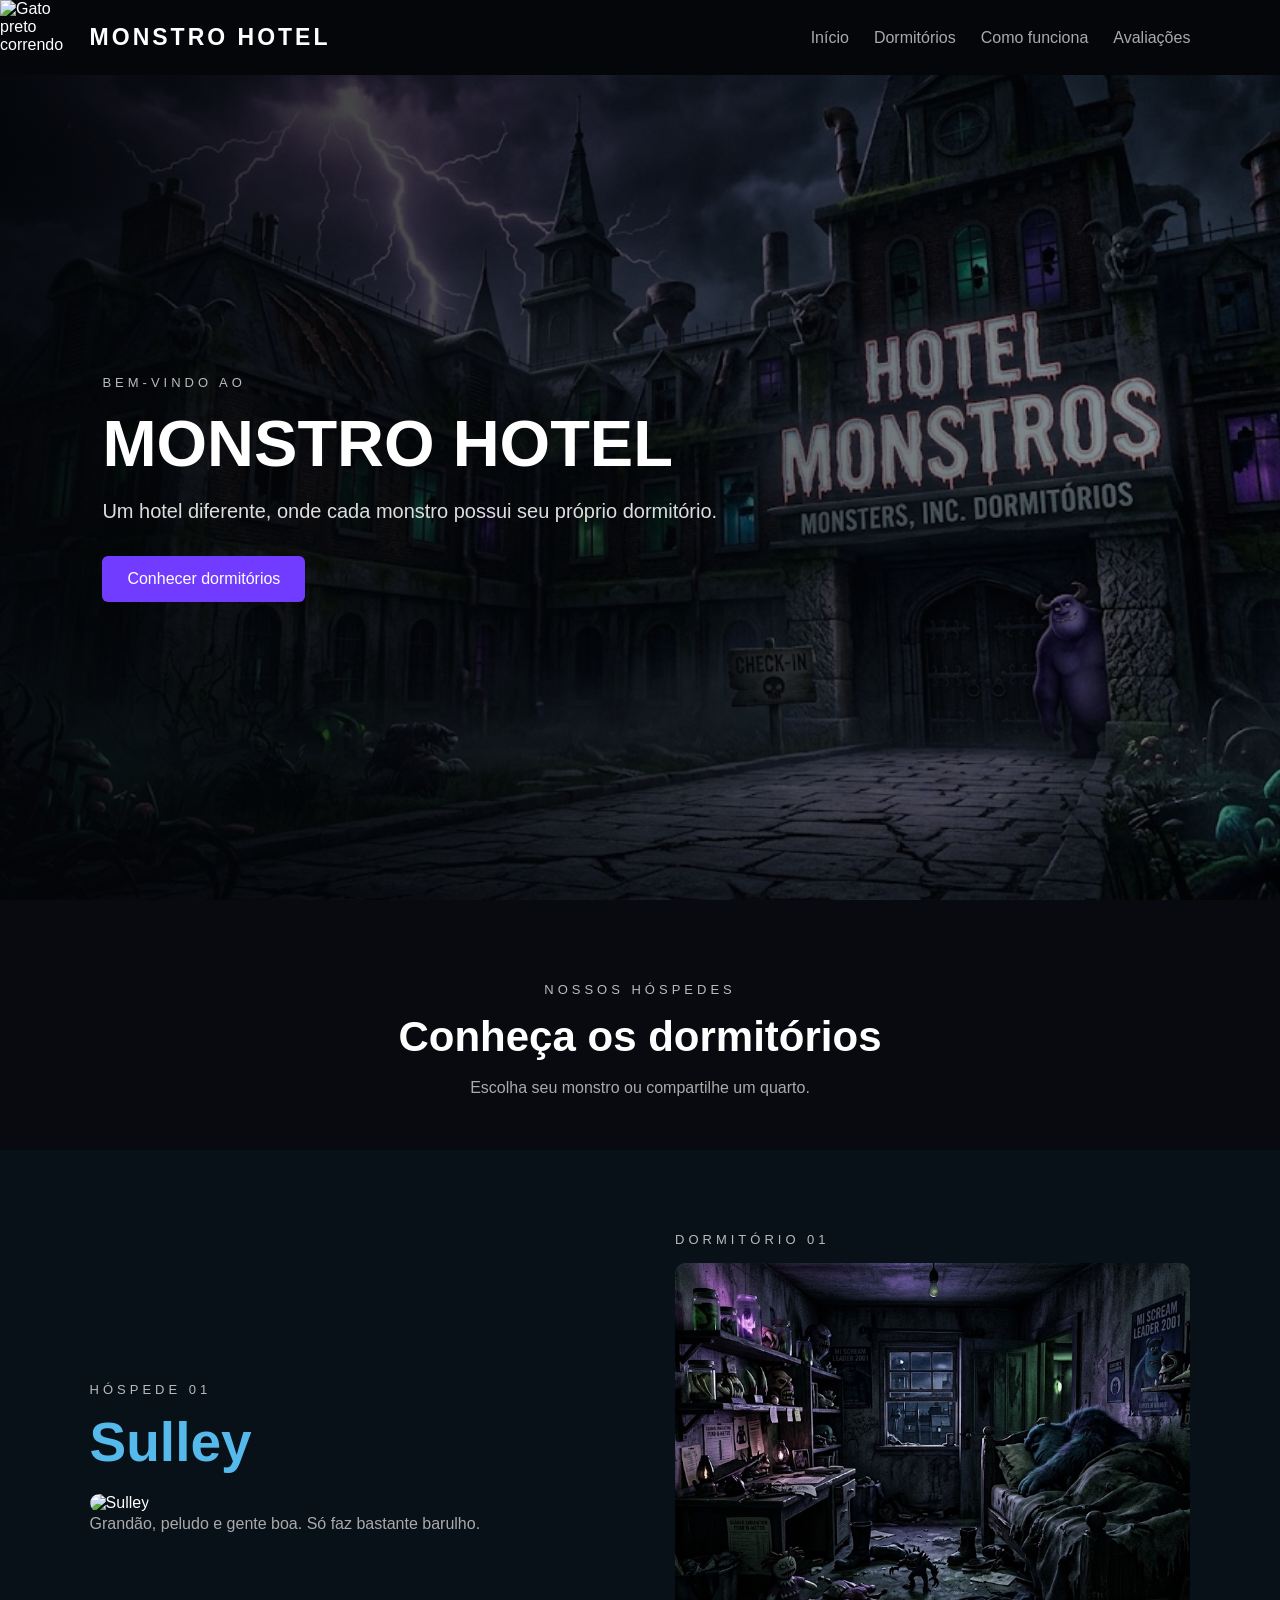
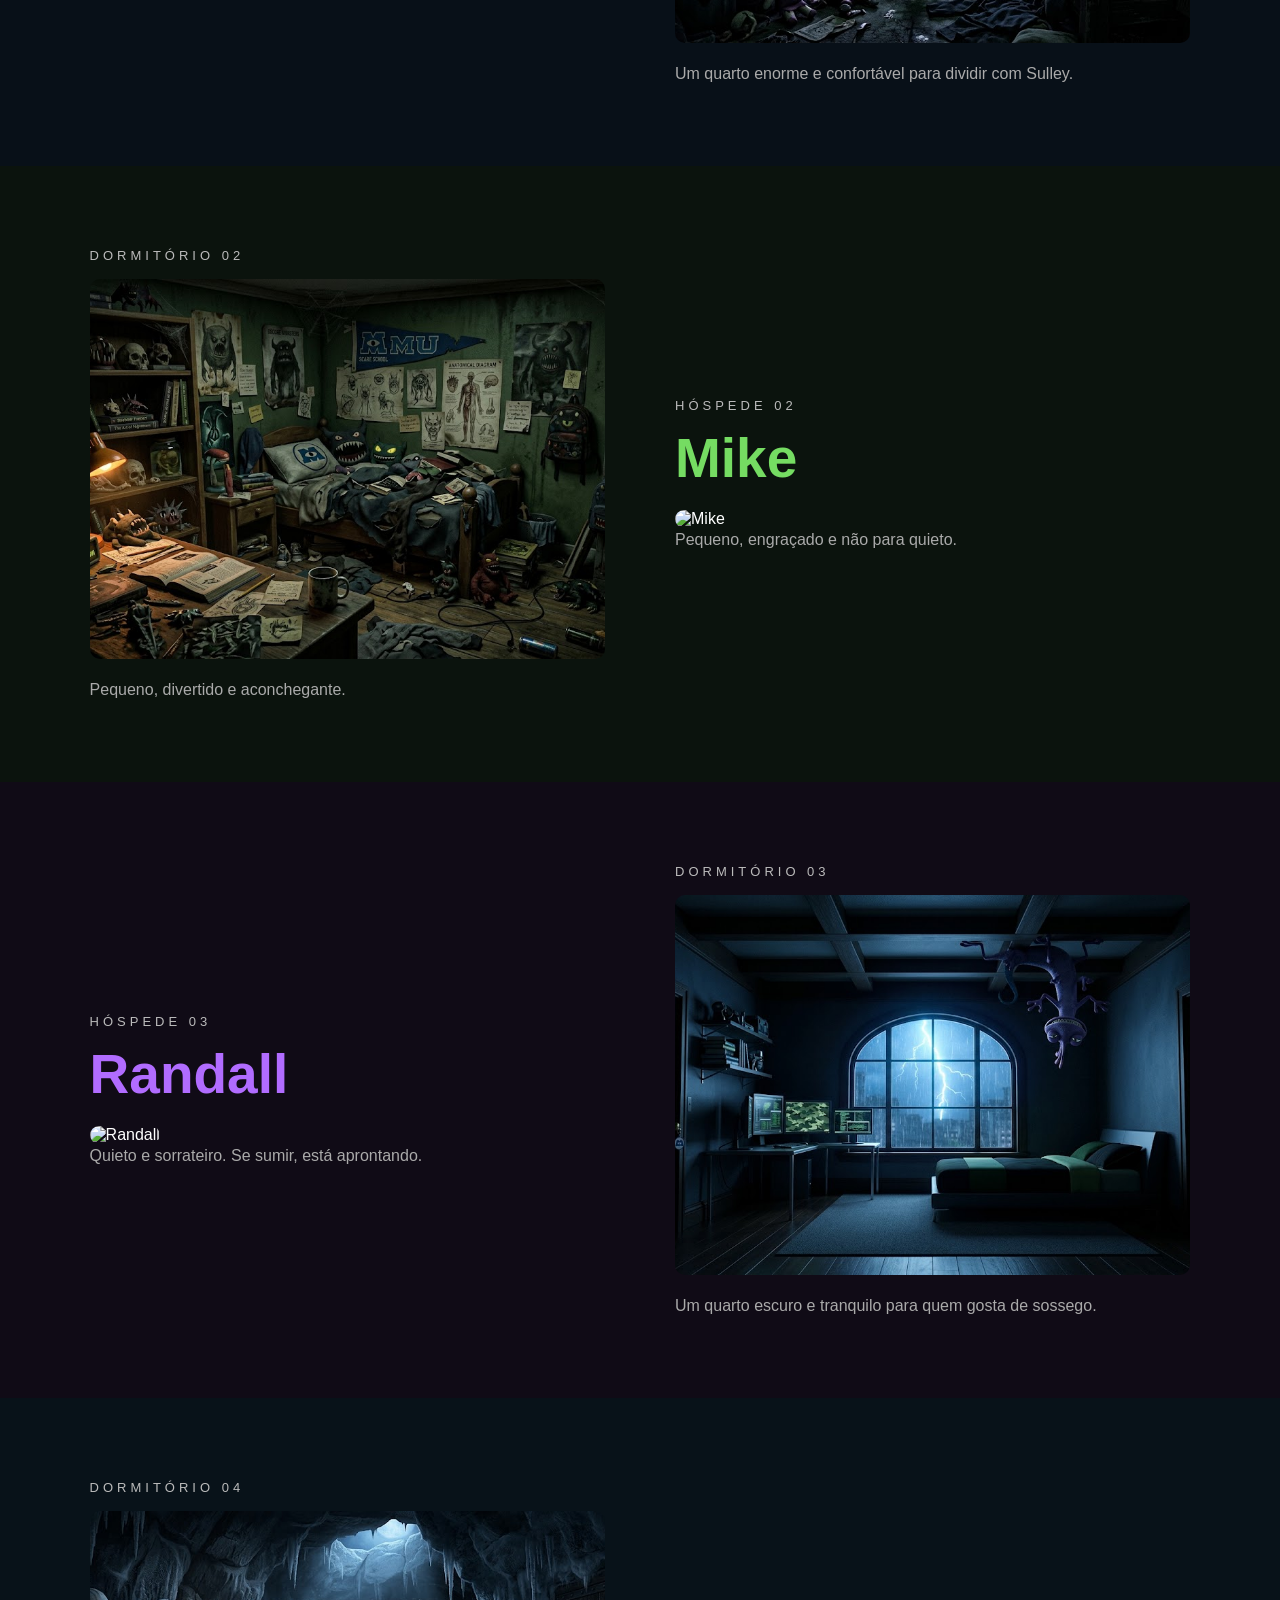
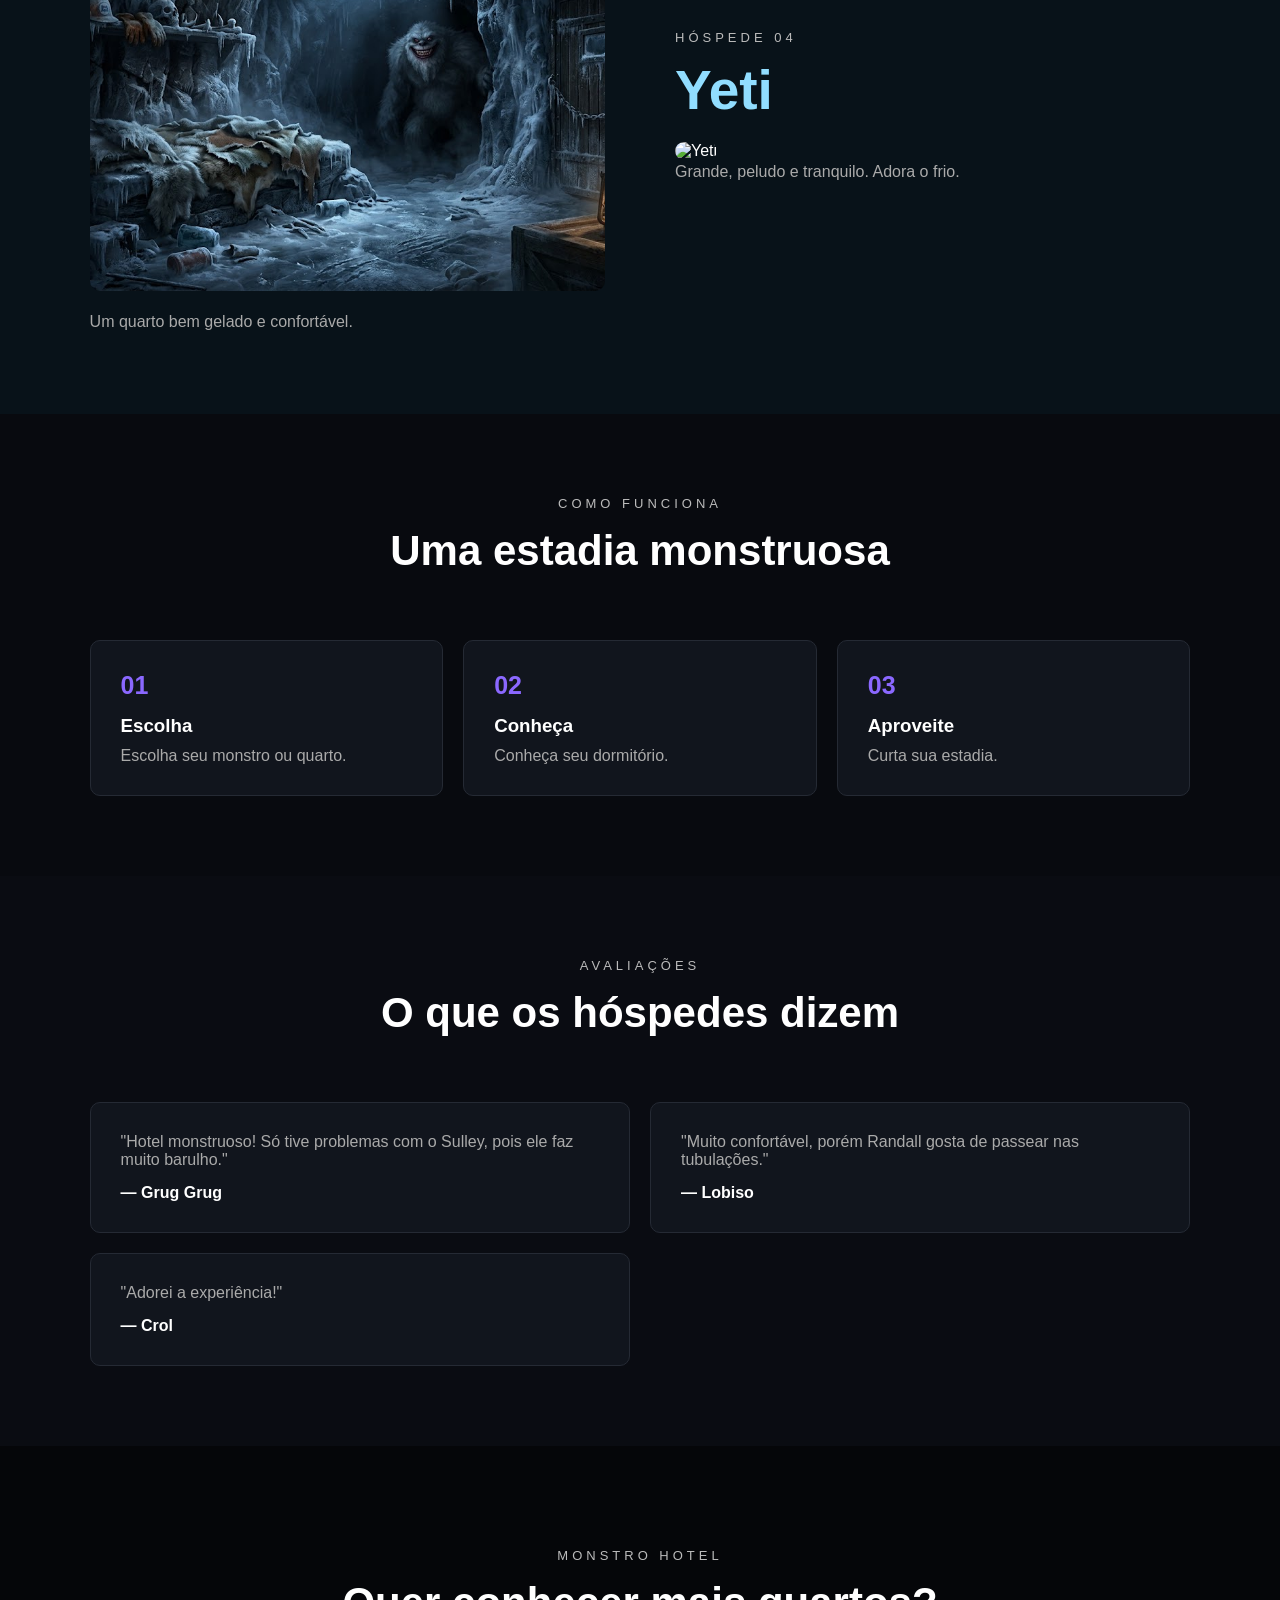
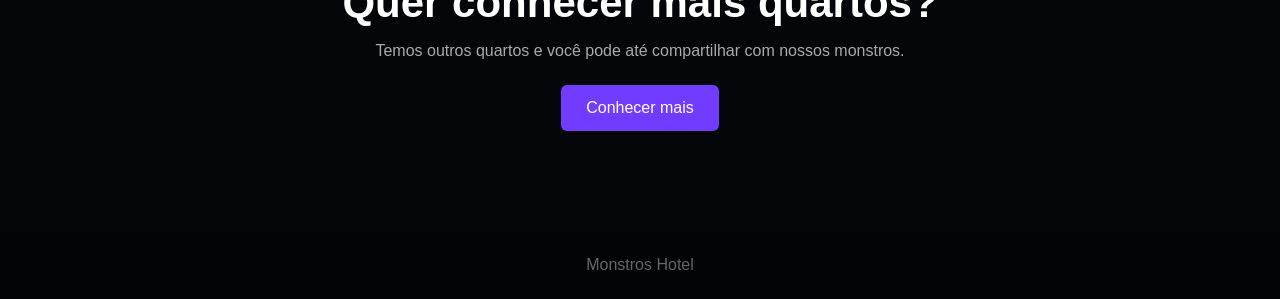
==== index.html @ 0497cf8e "Add files via upload" ====
<!doctype html>
<html lang="pt-br">
  <head>
    <meta charset="UTF-8" />
    <meta name="viewport" content="width=device-width, initial-scale=1.0" />
    <title>Monstro Hotel</title>
    <link rel="stylesheet" href="style.css" />
  </head>

  <body>
<div class="gato-correndo">
    <img
        src="https://media.tenor.com/_nR-1FLTOAwAAAAi/pixel-cat.gif"
        alt="Gato preto correndo"
    />
</div>
    <header>
      <h1>MONSTRO HOTEL</h1>
      <nav>
        <a href="#inicio">Início</a>
        <a href="#dormitorios">Dormitórios</a>
        <a href="#funciona">Como funciona</a>
        <a href="#avaliacoes">Avaliações</a>
      </nav>
    </header>

    <main>
      <section id="inicio" class="hero">
        <div>
          <span>BEM-VINDO AO</span>
          <h2>MONSTRO HOTEL</h2>
          <p>
            Um hotel diferente, onde cada monstro possui seu próprio dormitório.
          </p>
          <a href="#dormitorios" class="botao">Conhecer dormitórios</a>
        </div>
      </section>

      <section id="dormitorios">
        <div class="titulo">
          <span>NOSSOS HÓSPEDES</span>
          <h2>Conheça os dormitórios</h2>
          <p>Escolha seu monstro ou compartilhe um quarto.</p>
        </div>

        <div class="dormitorio sulley">
          <div class="monstro">
            <span>HÓSPEDE 01</span>
            <h2>Sulley</h2>
            <img
              src="https://media1.tenor.com/m/mRXPJvtTMfsAAAAC/i-love-it-surprise.gif"
              alt="Sulley"
            />
            <p>Grandão, peludo e gente boa. Só faz bastante barulho.</p>
          </div>
          <div class="quarto">
            <span>DORMITÓRIO 01</span>
            <img src="img.jpg" alt="Dormitório do Sulley" />
            <p>Um quarto enorme e confortável para dividir com Sulley.</p>
          </div>
        </div>

        <div class="dormitorio mike">
          <div class="quarto">
            <span>DORMITÓRIO 02</span>
            <img src="mike.jpg" alt="Dormitório do Mike" />
            <p>Pequeno, divertido e aconchegante.</p>
          </div>
          <div class="monstro">
            <span>HÓSPEDE 02</span>
            <h2>Mike</h2>
            <img
              src="https://media1.tenor.com/m/4YxodfQG_R0AAAAd/monsters-inc-movie-monsters-inc.gif"
              alt="Mike"
            />
            <p>Pequeno, engraçado e não para quieto.</p>
          </div>
        </div>

        <div class="dormitorio randall">
          <div class="monstro">
            <span>HÓSPEDE 03</span>
            <h2>Randall</h2>
            <img
              src="https://i.pinimg.com/736x/76/11/4d/76114d549a6c3d2a9a096789b6de3d53.jpg"
              alt="Randall"
            />
            <p>Quieto e sorrateiro. Se sumir, está aprontando.</p>
          </div>
          <div class="quarto">
            <span>DORMITÓRIO 03</span>
            <img src="randal.jpg" alt="Dormitório do Randall" />
            <p>Um quarto escuro e tranquilo para quem gosta de sossego.</p>
          </div>
        </div>

        <div class="dormitorio yeti">
          <div class="quarto">
            <span>DORMITÓRIO 04</span>
            <img src="yeti.jpg" alt="Dormitório do Yeti" />
            <p>Um quarto bem gelado e confortável.</p>
          </div>
          <div class="monstro">
            <span>HÓSPEDE 04</span>
            <h2>Yeti</h2>
            <img
              src="https://media1.tenor.com/m/p8BzLzNEnGsAAAAd/friendly-yeti.gif"
              alt="Yeti"
            />
            <p>Grande, peludo e tranquilo. Adora o frio.</p>
          </div>
        </div>
      </section>

      <section id="funciona" class="funciona">
        <div class="titulo">
          <span>COMO FUNCIONA</span>
          <h2>Uma estadia monstruosa</h2>
        </div>

        <div class="passos">
          <div>
            <b>01</b>
            <h3>Escolha</h3>
            <p>Escolha seu monstro ou quarto.</p>
          </div>
          <div>
            <b>02</b>
            <h3>Conheça</h3>
            <p>Conheça seu dormitório.</p>
          </div>
          <div>
            <b>03</b>
            <h3>Aproveite</h3>
            <p>Curta sua estadia.</p>
          </div>
        </div>
      </section>

      <section id="avaliacoes" class="avaliacoes">
        <div class="titulo">
          <span>AVALIAÇÕES</span>
          <h2>O que os hóspedes dizem</h2>
        </div>

        <div class="depoimentos">
          <div>
            <p>
              "Hotel monstruoso! Só tive problemas com o Sulley, pois ele faz
              muito barulho."
            </p>
            <b>— Grug Grug</b>
          </div>
          <div>
            <p>
              "Muito confortável, porém Randall gosta de passear nas
              tubulações."
            </p>
            <b>— Lobiso</b>
          </div>
          <div>
            <p>"Adorei a experiência!"</p>
            <b>— Crol</b>
          </div>
        </div>
      </section>

      <section class="final">
        <span>MONSTRO HOTEL</span>
        <h2>Quer conhecer mais quartos?</h2>
        <p>
          Temos outros quartos e você pode até compartilhar com nossos monstros.
        </p>
        <a href="#inicio" class="botao">Conhecer mais</a>
      </section>
    </main>

    <footer>
      <p>Monstros Hotel</p>
    </footer>
  </body>
</html>
---- style.css ----
* {
    margin: 0;
    padding: 0;
    box-sizing: border-box;
}

html {
    scroll-behavior: smooth;
}

body {
    background: #080a0f;
    color: white;
    font-family: Arial, sans-serif;
}

header {
    height: 75px;
    padding: 0 7%;
    display: flex;
    justify-content: space-between;
    align-items: center;
    background: #050609;
    position: sticky;
    top: 0;
    z-index: 10;
}

header h1 {
    font-size: 23px;
    letter-spacing: 3px;
}

nav {
    display: flex;
    gap: 25px;
}

nav a {
    color: #aaa;
    text-decoration: none;
}

nav a:hover {
    color: white;
}

.hero {
    min-height: calc(100vh - 75px);
    padding: 8%;
    display: flex;
    align-items: center;
    background: linear-gradient(90deg, #030508dd, #03050866), url("frente do hotel.jpg") center/cover;
}

.hero div {
    max-width: 650px;
}

span {
    color: #bbb;
    letter-spacing: 4px;
    font-size: 13px;
}

.hero h2 {
    font-size: 65px;
    margin: 15px 0;
    animation: aparecer 1s;
}

.hero p {
    color: #ddd;
    font-size: 20px;
    line-height: 1.5;
    margin-bottom: 30px;
}

.botao {
    display: inline-block;
    padding: 14px 25px;
    background: #713cff;
    color: white;
    text-decoration: none;
    border-radius: 6px;
    transition: .3s;
}

.botao:hover {
    transform: translateY(-3px);
    background: #936cff;
}

.titulo {
    text-align: center;
    padding: 80px 20px 50px;
}

.titulo h2 {
    font-size: 42px;
    margin: 15px;
}

.titulo p,
.monstro p,
.quarto p {
    color: #aaa;
    line-height: 1.5;
}

.dormitorio {
    padding: 80px 7%;
    display: flex;
    align-items: center;
    gap: 70px;
    min-height: 600px;
}

.monstro,
.quarto {
    width: 50%;
}

.monstro h2 {
    font-size: 55px;
    margin: 12px 0 20px;
}

.monstro img,
.quarto img {
    width: 100%;
    height: 330px;
    object-fit: contain;
    border-radius: 10px;
    transition: .4s;
}

.quarto img {
    height: 380px;
    object-fit: cover;
    margin: 15px 0;
}

.monstro img:hover,
.quarto img:hover {
    transform: scale(1.03);
}

.sulley {
    background: #081018;
}

.sulley h2 {
    color: #55b9eb;
}

.mike {
    background: #0b130d;
}

.mike h2 {
    color: #75dc62;
}

.randall {
    background: #100b16;
}

.randall h2 {
    color: #b16cff;
}

.yeti {
    background: #081219;
}

.yeti h2 {
    color: #91ddff;
}

.passos,
.depoimentos {
    display: grid;
    grid-template-columns: repeat(3, 1fr);
    gap: 20px;
    padding: 0 7% 80px;
}

.passos div,
.depoimentos div {
    padding: 30px;
    background: #11151d;
    border: 1px solid #252a34;
    border-radius: 10px;
    transition: .3s;
}

.passos div:hover,
.depoimentos div:hover {
    transform: translateY(-5px);
}

.passos b {
    color: #8b68ff;
    font-size: 25px;
}

.passos h3 {
    margin: 15px 0 10px;
}

.passos p,
.depoimentos p {
    color: #aaa;
}

.avaliacoes {
    background: #0a0c12;
}

.depoimentos {
    grid-template-columns: repeat(2, 1fr);
}

.depoimentos b {
    display: block;
    margin-top: 15px;
}

.final {
    text-align: center;
    padding: 100px 20px;
    background: #050609;
}

.final h2 {
    font-size: 42px;
    margin: 15px;
}

.final p {
    color: #aaa;
    margin-bottom: 25px;
}

footer {
    padding: 25px;
    text-align: center;
    color: #666;
    background: #030405;
}

@keyframes aparecer {
    from {
        opacity: 0;
        transform: translateY(25px);
    }
    to {
        opacity: 1;
        transform: translateY(0);
    }
}

@media (max-width: 800px) {
    header {
        padding: 0 5%;
    }

    header h1 {
        font-size: 17px;
    }

    nav {
        gap: 10px;
    }

    nav a {
        font-size: 12px;
    }

    .hero h2 {
        font-size: 43px;
    }

    .dormitorio {
        flex-direction: column;
        padding: 60px 7%;
    }

    .monstro,
    .quarto {
        width: 100%;
        text-align: center;
    }

    .passos,
    .depoimentos {
        grid-template-columns: 1fr;
    }

    .titulo h2,
    .final h2 {
        font-size: 32px;
    }
}
/* SULLEY CORRENDO PELA TELA */

.sulley-correndo {
    position: fixed;
    width: 90px;
    height: 90px;
    z-index: 999;
    pointer-events: none;
    animation: correrTela 15s linear infinite;
}

.sulley-correndo img {
    width: 100%;
    height: 100%;
    object-fit: contain;
}
.gato-correndo {
    position: fixed;
    width: 70px;
    height: 70px;
    z-index: 999;
    pointer-events: none;

    animation: correrTela 15s linear infinite;
}

.gato-correndo img {
    width: 100%;
    height: 100%;
    object-fit: contain;
}
@keyframes correrTela {
    0% {
        left: 0;
        bottom: 0;
        transform: rotate(0deg);
    }
    25% {
        left: calc(100% - 70px);
        bottom: 0;
        transform: rotate(0deg);
    }
    50% {
        left: calc(100% - 70px);
        bottom: calc(100% - 70px);
        transform: rotate(-90deg);
    }

    75% {
        left: 0;
        bottom: calc(100% - 70px);
        transform: rotate(-180deg);
    }
    100% {
        left: 0;
        bottom: 0;
        transform: rotate(-270deg);
    }
}
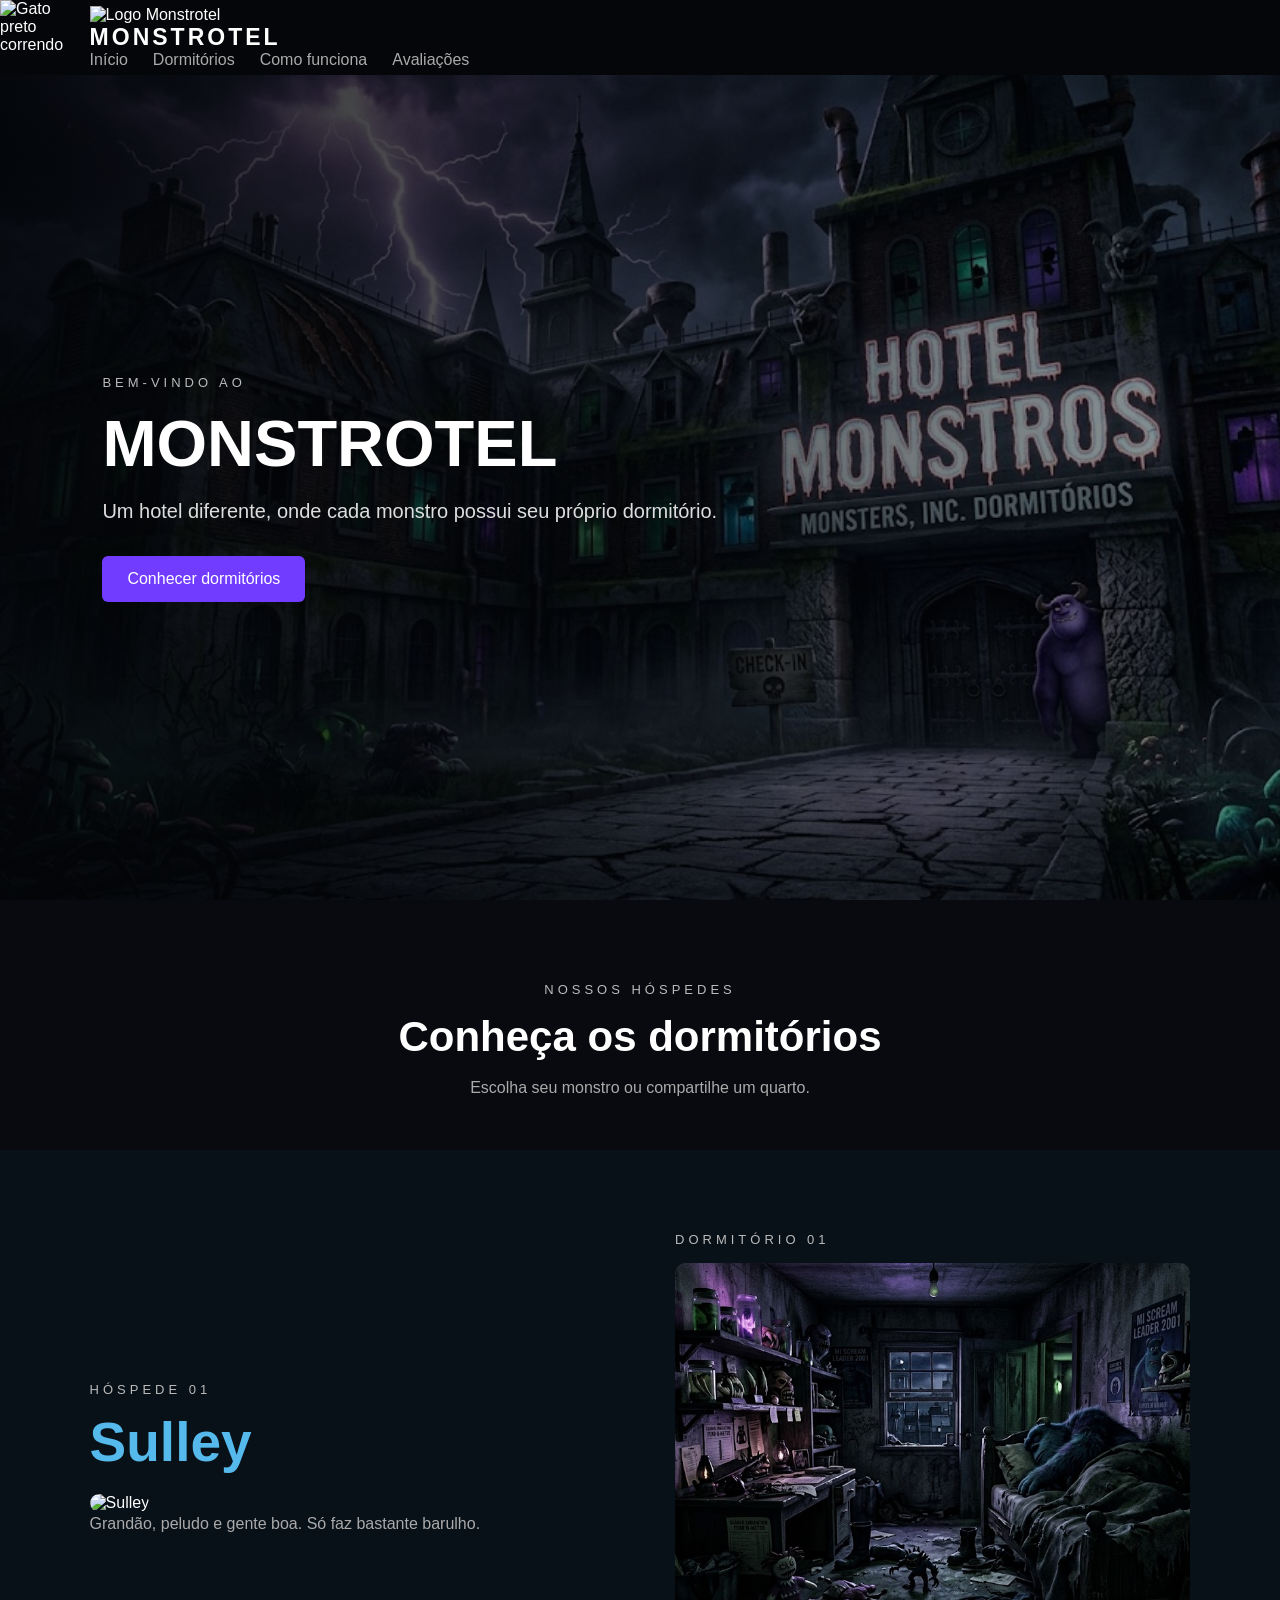
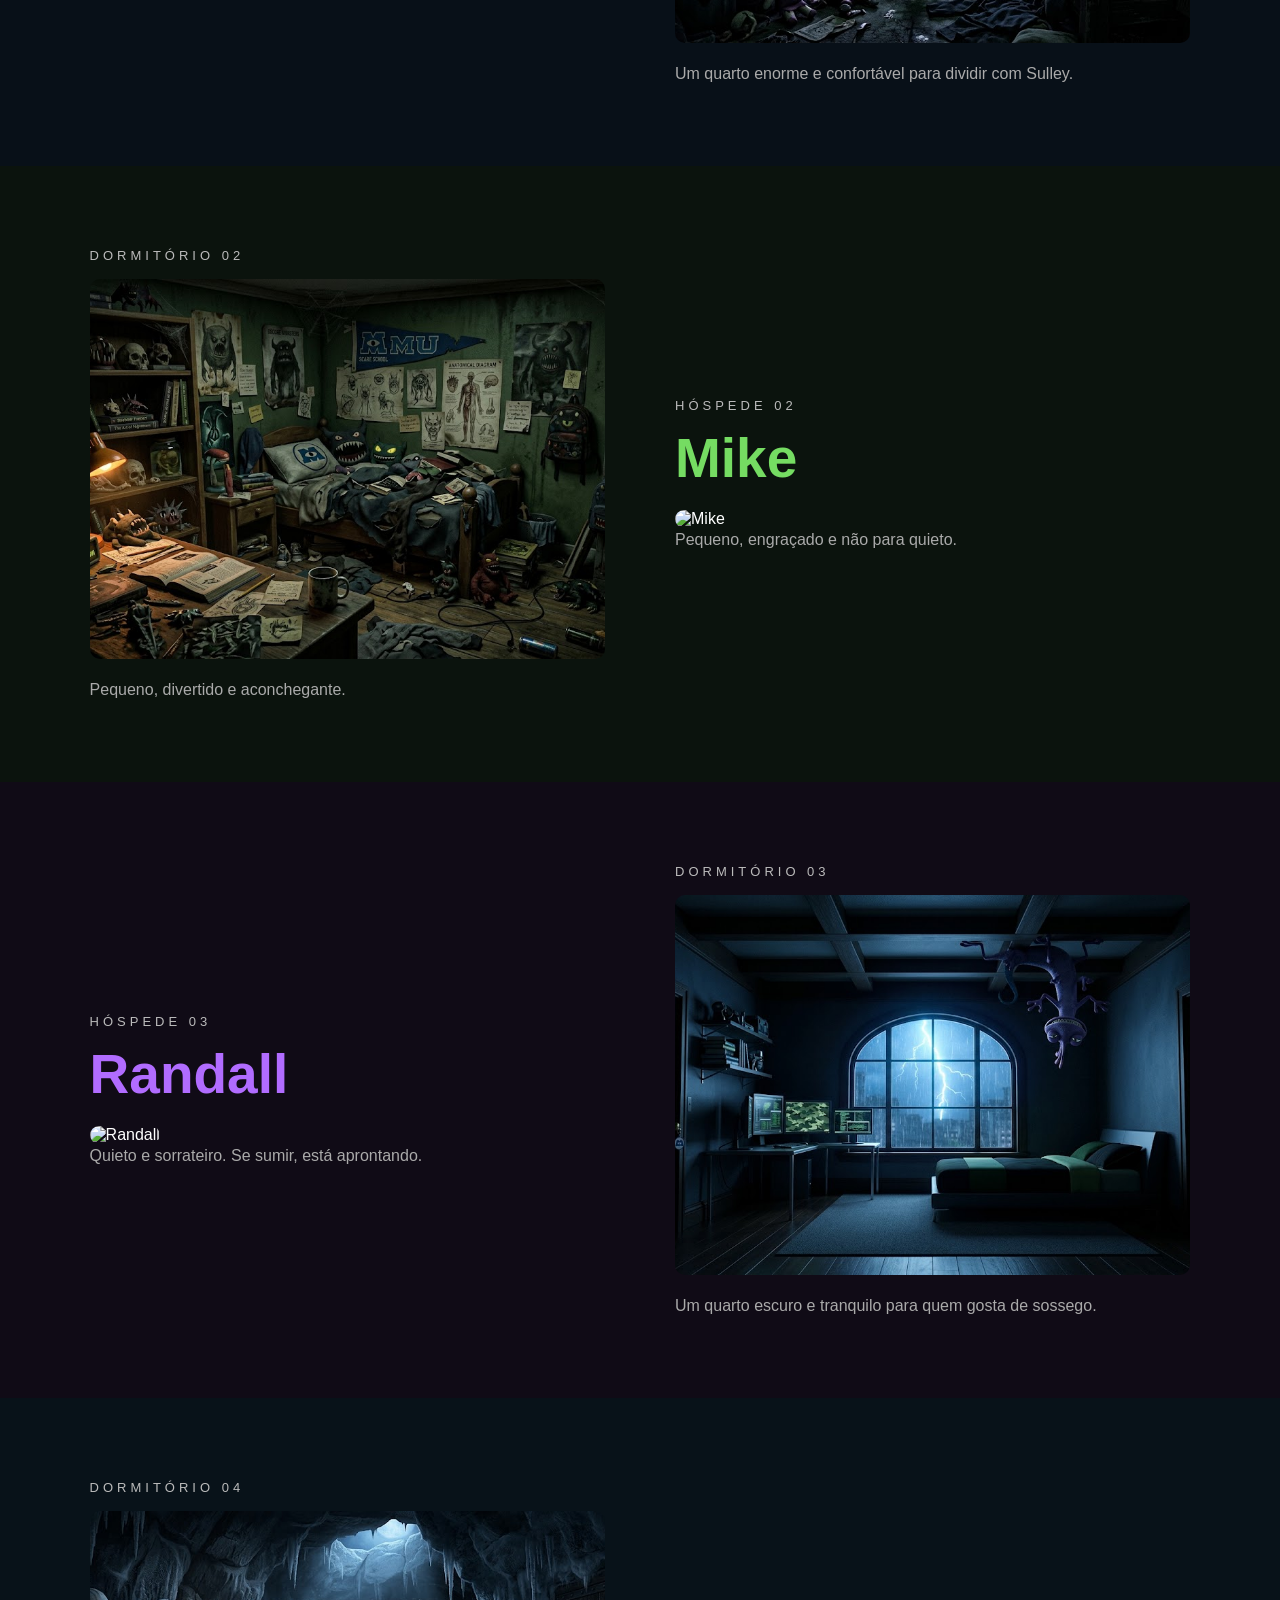
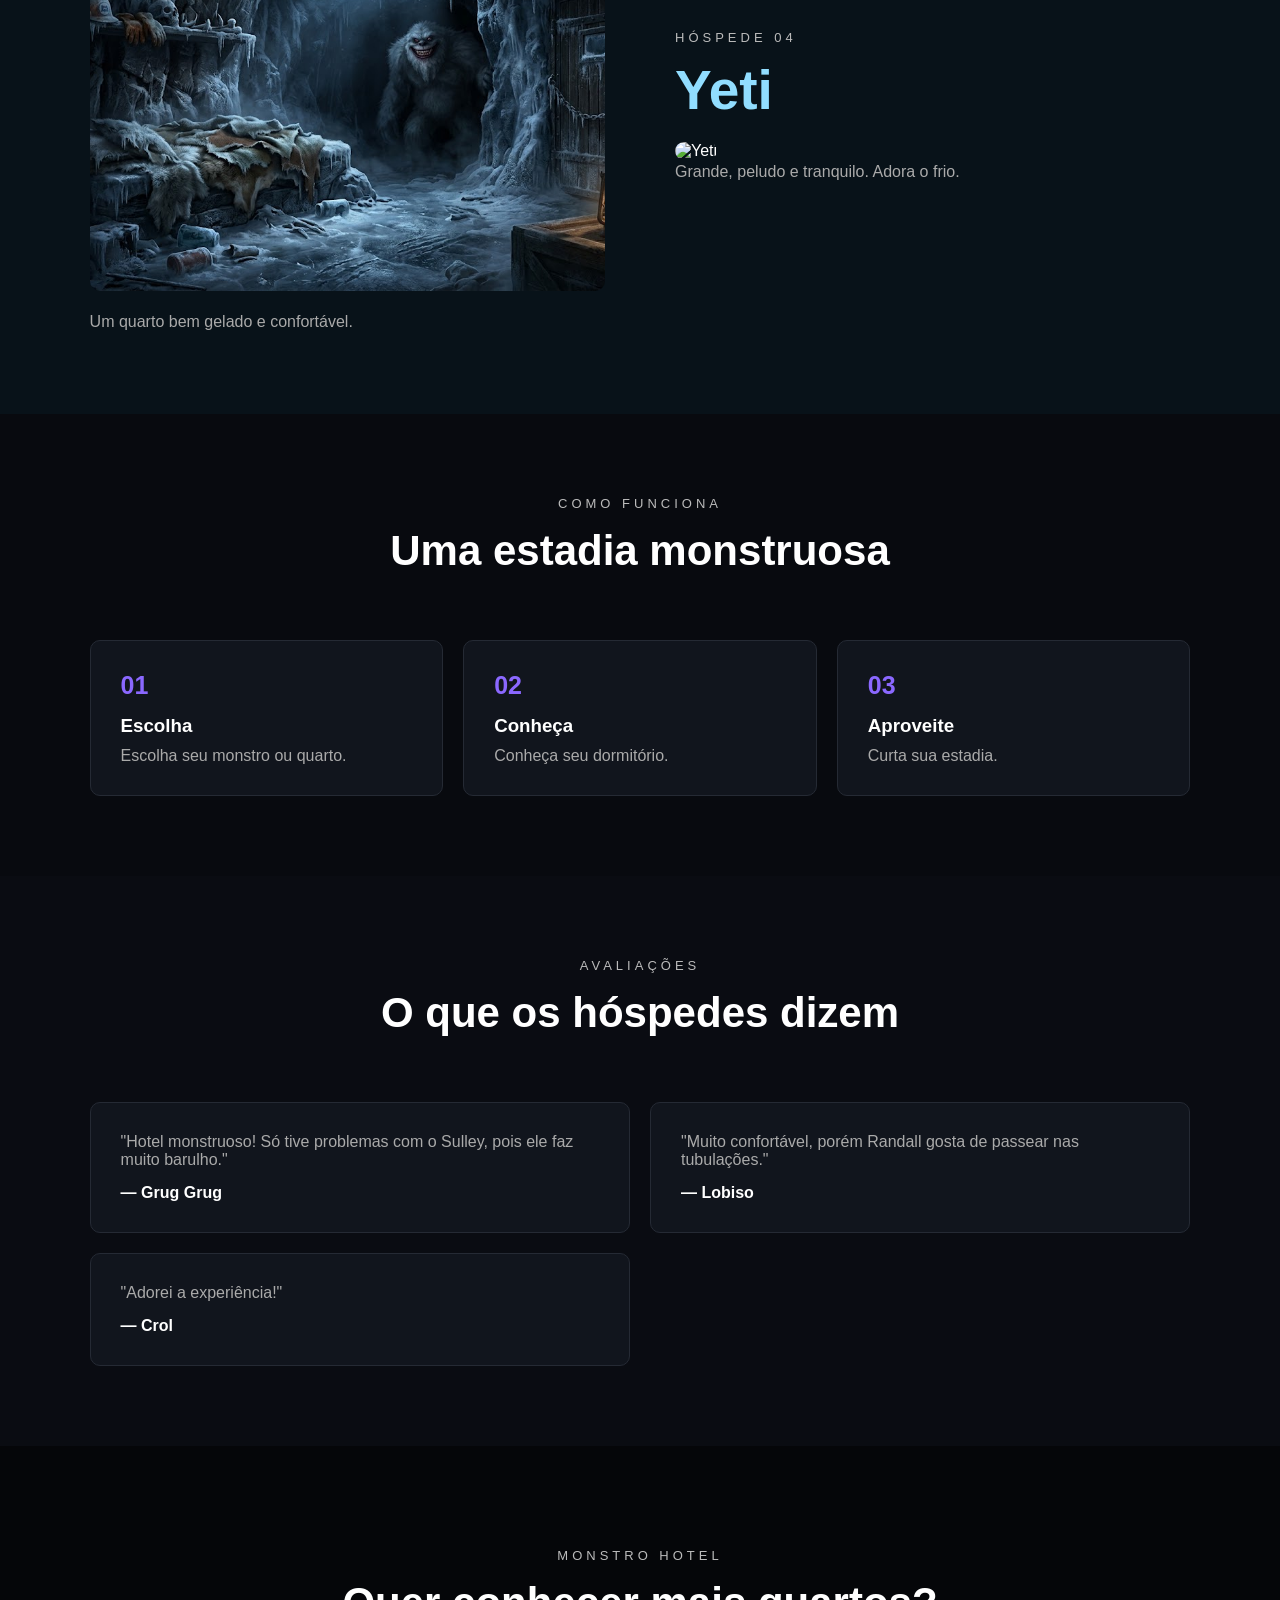
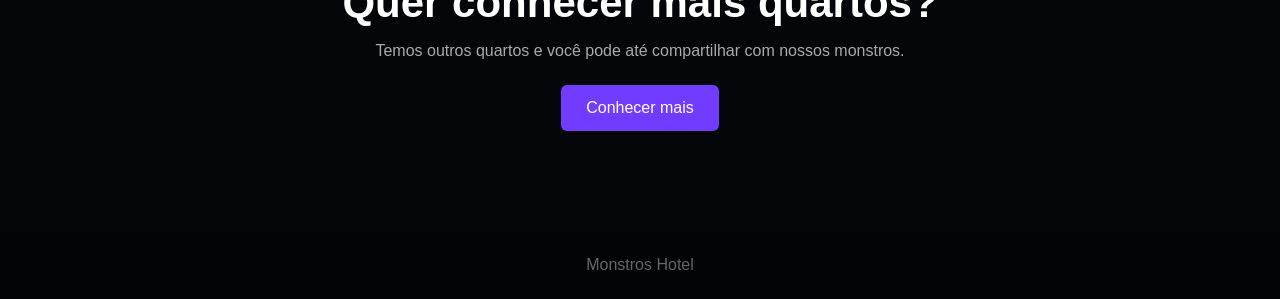
==== commit 6a1f84bc: "Update index.html" ====
--- a/index.html
+++ b/index.html
@@ -15,7 +15,9 @@
     />
 </div>
     <header>
-      <h1>MONSTRO HOTEL</h1>
+    <div class="logo-area">
+        <img src="LOGO.png" alt="Logo Monstrotel">
+      <h1>MONSTROTEL</h1>
       <nav>
         <a href="#inicio">Início</a>
         <a href="#dormitorios">Dormitórios</a>
@@ -28,7 +30,7 @@
       <section id="inicio" class="hero">
         <div>
           <span>BEM-VINDO AO</span>
-          <h2>MONSTRO HOTEL</h2>
+          <h2>MONSTROTEL</h2>
           <p>
             Um hotel diferente, onde cada monstro possui seu próprio dormitório.
           </p>
